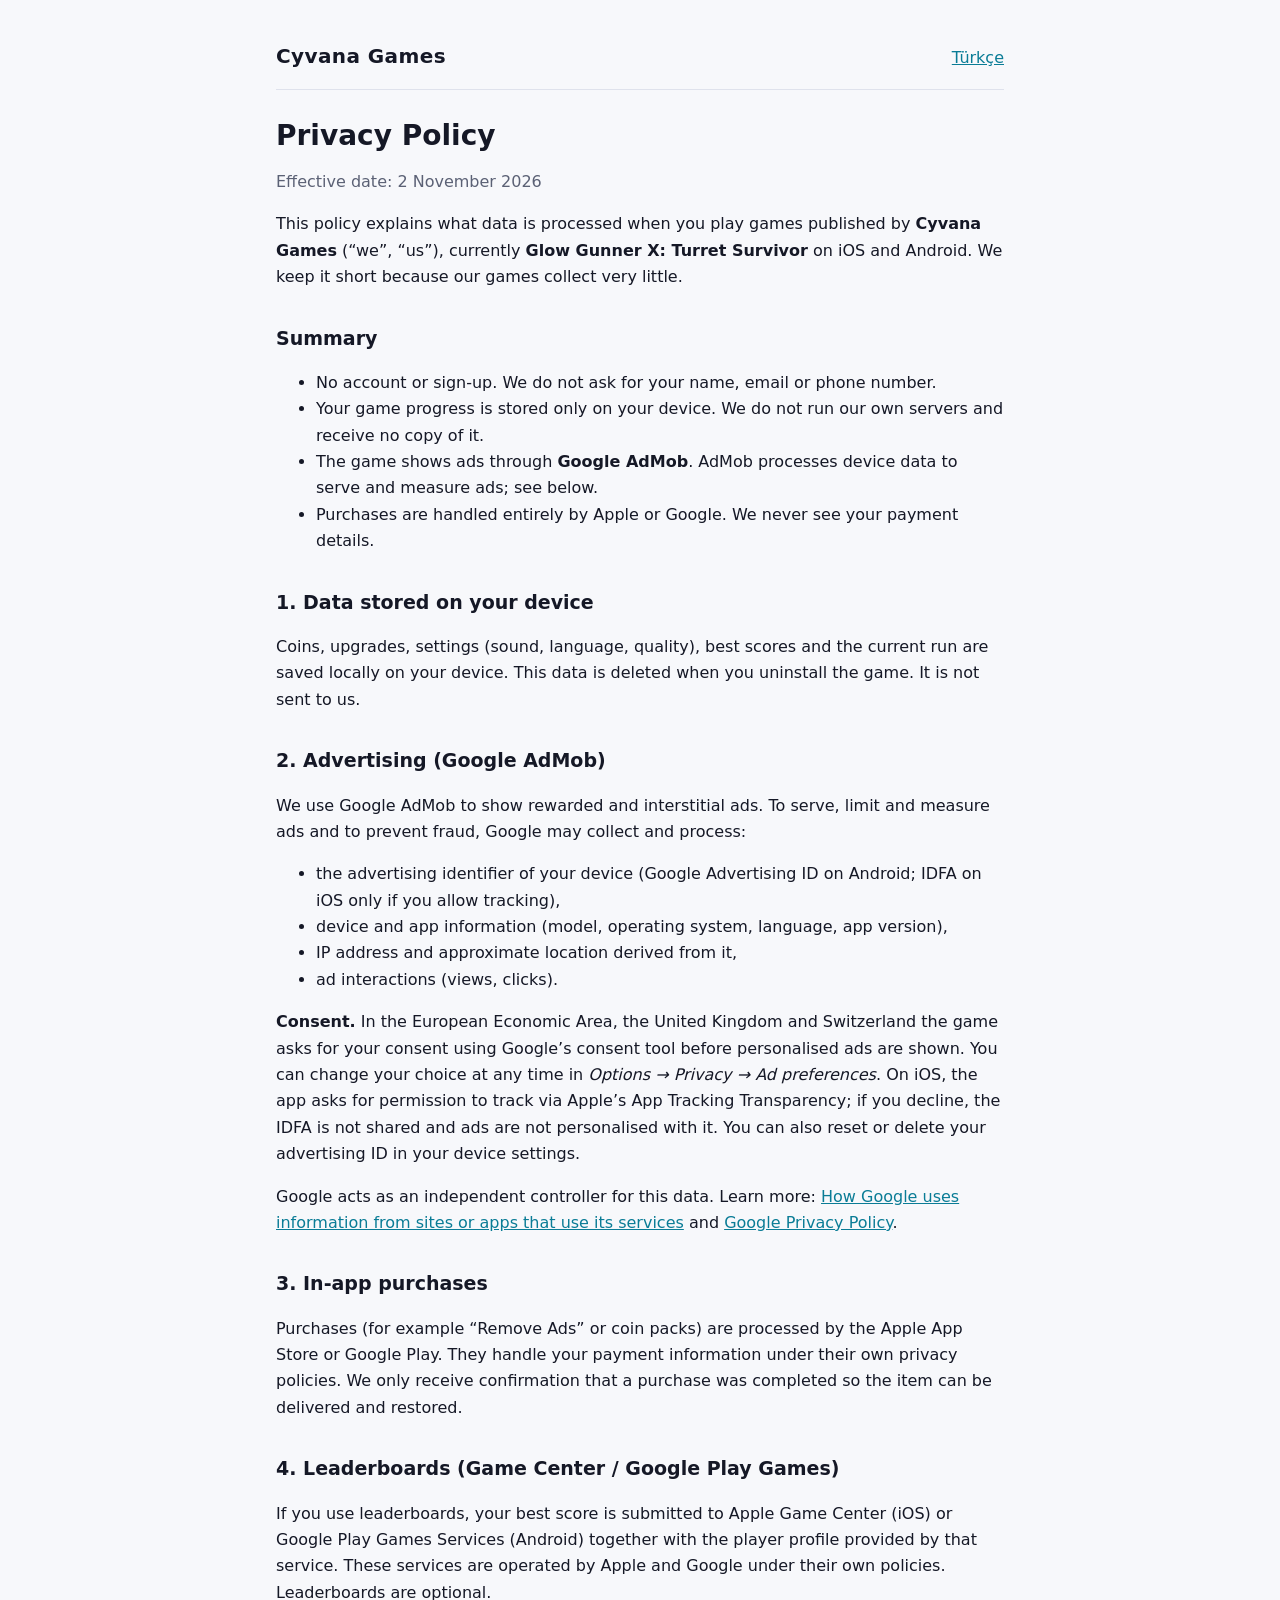
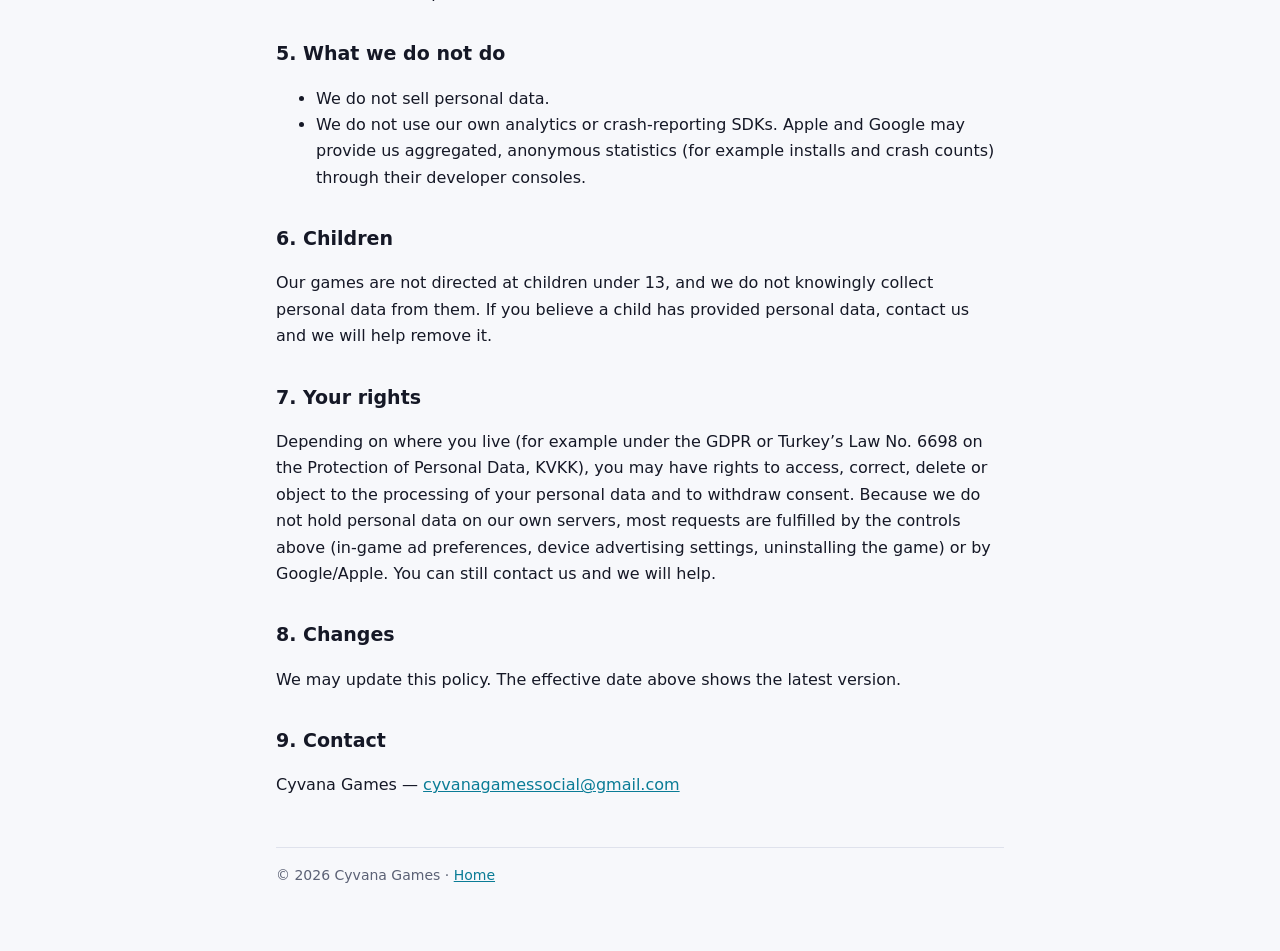
==== privacy/index.html @ fc1c704e "Cyvana Games site: privacy policy (EN/TR), app-ads.txt, home page Co-Authored-By: Claude Opus 5.5 <n" ====
<!doctype html>
<html lang="en">
<head>
<meta charset="utf-8">
<meta name="viewport" content="width=device-width, initial-scale=1">
<title>Privacy Policy — Cyvana Games</title>
<link rel="stylesheet" href="/style.css">
</head>
<body>
<main>
<header><a class="brand" href="/">Cyvana Games</a><a href="/tr/gizlilik/">Türkçe</a></header>

<h1>Privacy Policy</h1>
<p class="muted">Effective date: 2 November 2026</p>

<p>This policy explains what data is processed when you play games published by <strong>Cyvana Games</strong> (“we”, “us”), currently <strong>Glow Gunner X: Turret Survivor</strong> on iOS and Android. We keep it short because our games collect very little.</p>

<h2>Summary</h2>
<ul>
  <li>No account or sign-up. We do not ask for your name, email or phone number.</li>
  <li>Your game progress is stored only on your device. We do not run our own servers and receive no copy of it.</li>
  <li>The game shows ads through <strong>Google AdMob</strong>. AdMob processes device data to serve and measure ads; see below.</li>
  <li>Purchases are handled entirely by Apple or Google. We never see your payment details.</li>
</ul>

<h2>1. Data stored on your device</h2>
<p>Coins, upgrades, settings (sound, language, quality), best scores and the current run are saved locally on your device. This data is deleted when you uninstall the game. It is not sent to us.</p>

<h2>2. Advertising (Google AdMob)</h2>
<p>We use Google AdMob to show rewarded and interstitial ads. To serve, limit and measure ads and to prevent fraud, Google may collect and process:</p>
<ul>
  <li>the advertising identifier of your device (Google Advertising ID on Android; IDFA on iOS only if you allow tracking),</li>
  <li>device and app information (model, operating system, language, app version),</li>
  <li>IP address and approximate location derived from it,</li>
  <li>ad interactions (views, clicks).</li>
</ul>
<p><strong>Consent.</strong> In the European Economic Area, the United Kingdom and Switzerland the game asks for your consent using Google’s consent tool before personalised ads are shown. You can change your choice at any time in <em>Options → Privacy → Ad preferences</em>. On iOS, the app asks for permission to track via Apple’s App Tracking Transparency; if you decline, the IDFA is not shared and ads are not personalised with it. You can also reset or delete your advertising ID in your device settings.</p>
<p>Google acts as an independent controller for this data. Learn more: <a href="https://policies.google.com/technologies/partner-sites">How Google uses information from sites or apps that use its services</a> and <a href="https://policies.google.com/privacy">Google Privacy Policy</a>.</p>

<h2>3. In-app purchases</h2>
<p>Purchases (for example “Remove Ads” or coin packs) are processed by the Apple App Store or Google Play. They handle your payment information under their own privacy policies. We only receive confirmation that a purchase was completed so the item can be delivered and restored.</p>

<h2>4. Leaderboards (Game Center / Google Play Games)</h2>
<p>If you use leaderboards, your best score is submitted to Apple Game Center (iOS) or Google Play Games Services (Android) together with the player profile provided by that service. These services are operated by Apple and Google under their own policies. Leaderboards are optional.</p>

<h2>5. What we do not do</h2>
<ul>
  <li>We do not sell personal data.</li>
  <li>We do not use our own analytics or crash-reporting SDKs. Apple and Google may provide us aggregated, anonymous statistics (for example installs and crash counts) through their developer consoles.</li>
</ul>

<h2>6. Children</h2>
<p>Our games are not directed at children under 13, and we do not knowingly collect personal data from them. If you believe a child has provided personal data, contact us and we will help remove it.</p>

<h2>7. Your rights</h2>
<p>Depending on where you live (for example under the GDPR or Turkey’s Law No. 6698 on the Protection of Personal Data, KVKK), you may have rights to access, correct, delete or object to the processing of your personal data and to withdraw consent. Because we do not hold personal data on our own servers, most requests are fulfilled by the controls above (in-game ad preferences, device advertising settings, uninstalling the game) or by Google/Apple. You can still contact us and we will help.</p>

<h2>8. Changes</h2>
<p>We may update this policy. The effective date above shows the latest version.</p>

<h2>9. Contact</h2>
<p>Cyvana Games — <a href="mailto:cyvanagamessocial@gmail.com">cyvanagamessocial@gmail.com</a></p>

<footer>© 2026 Cyvana Games · <a href="/">Home</a></footer>
</main>
</body>
</html>
---- style.css ----
:root{--bg:#0b0d14;--fg:#e8eaf2;--muted:#9aa0b4;--accent:#3ee6ff;--line:#22263a;--card:#121522}
@media (prefers-color-scheme: light){:root{--bg:#f7f8fb;--fg:#151826;--muted:#5b6175;--accent:#0a7c96;--line:#dfe2ec;--card:#fff}}
*{box-sizing:border-box}body{margin:0;background:var(--bg);color:var(--fg);font:16px/1.65 system-ui,-apple-system,"Segoe UI",Roboto,sans-serif}
main{max-width:760px;margin:0 auto;padding:40px 16px 64px}a{color:var(--accent)}
header{display:flex;justify-content:space-between;align-items:baseline;gap:12px;border-bottom:1px solid var(--line);padding-bottom:16px;margin-bottom:28px}
header .brand{font-weight:700;font-size:20px;letter-spacing:.02em;text-decoration:none;color:var(--fg)}
h1{font-size:28px;line-height:1.25;margin:0 0 6px}h2{font-size:19px;margin:32px 0 8px}
.muted{color:var(--muted)}.games{display:grid;gap:12px;padding:0;list-style:none}
.games li{background:var(--card);border:1px solid var(--line);border-radius:12px;padding:14px 16px}
table{border-collapse:collapse;width:100%;font-size:15px}td,th{border:1px solid var(--line);padding:8px 10px;text-align:left;vertical-align:top}
footer{margin-top:48px;border-top:1px solid var(--line);padding-top:16px;font-size:14px;color:var(--muted)}
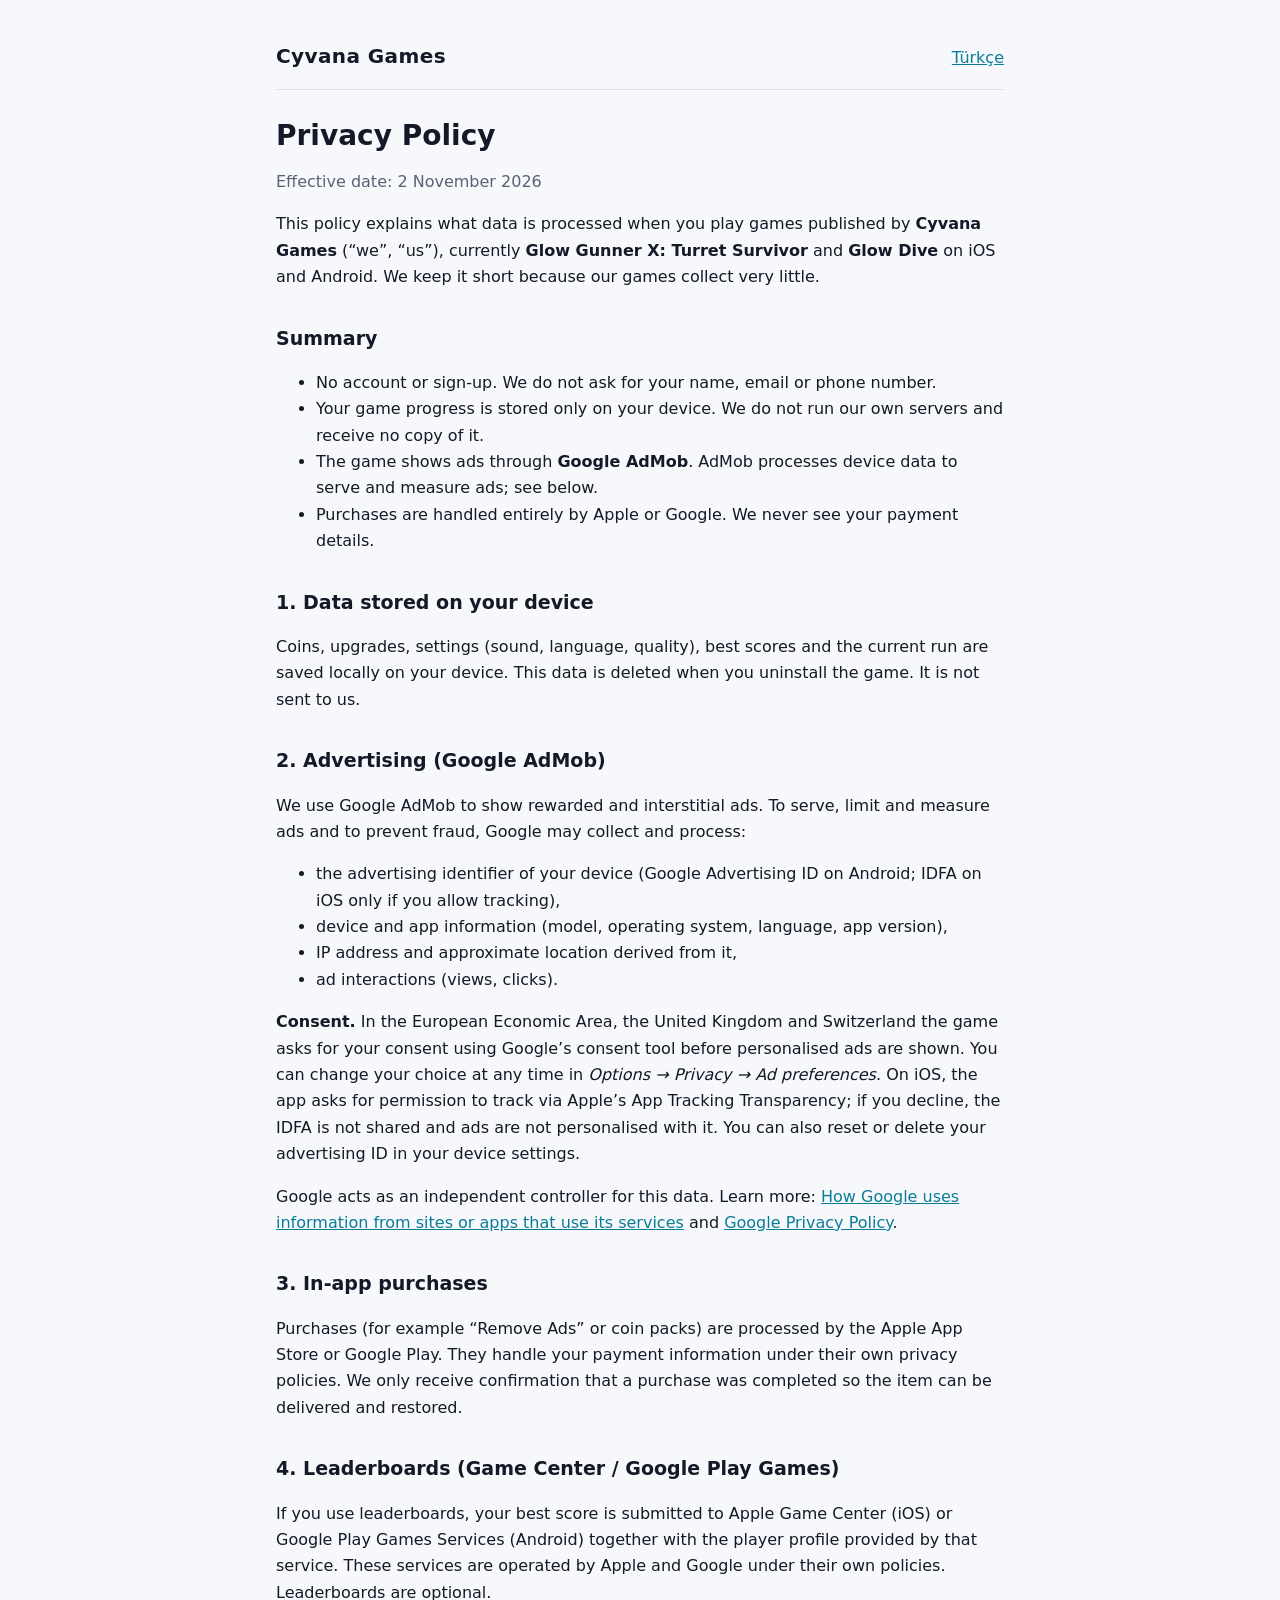
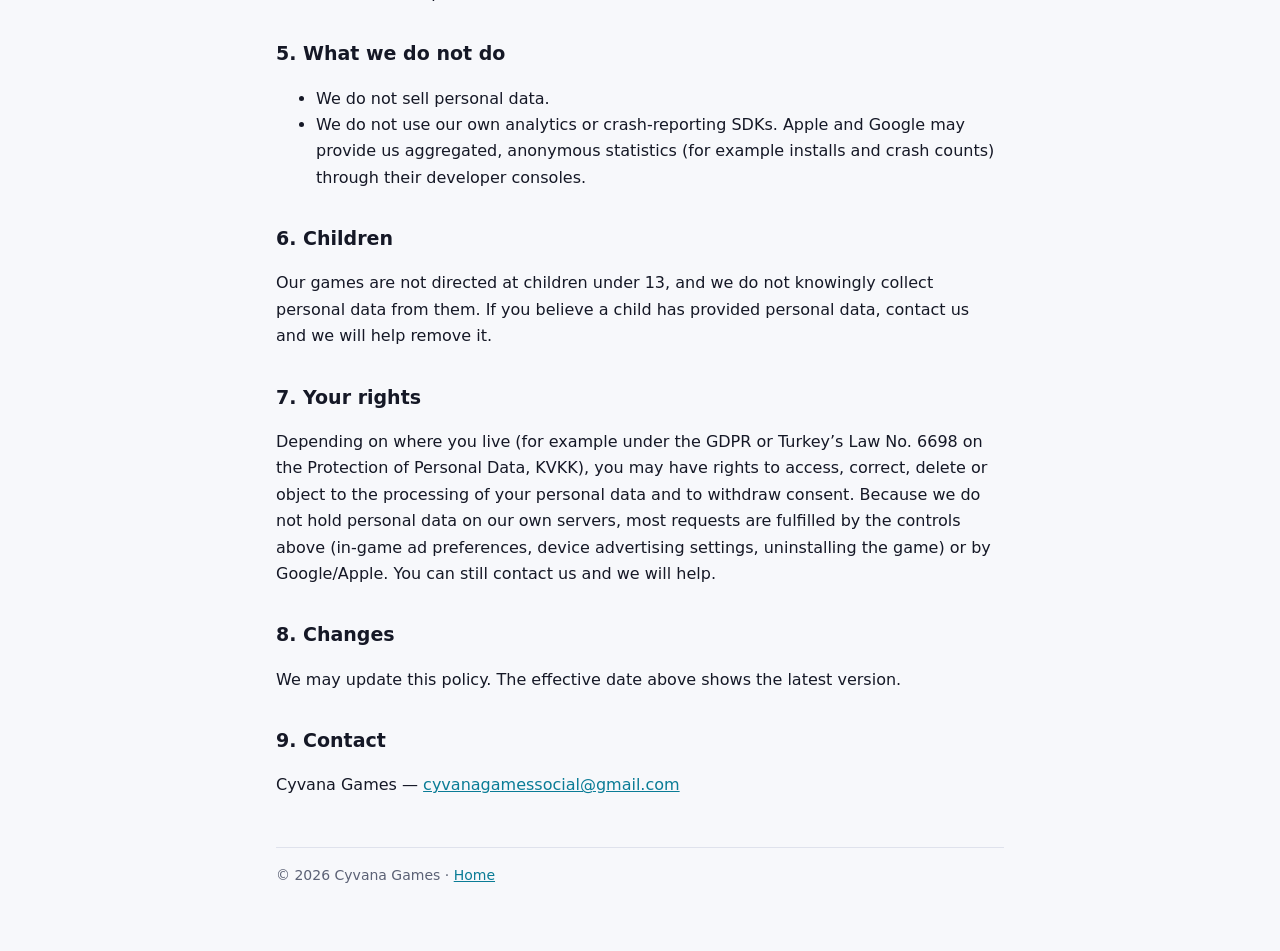
==== commit da88cce9: "Add Glow Dive to the games list and privacy policy Co-Authored-By: Claude Opus 5.5 <noreply@anthropi" ====
--- a/privacy/index.html
+++ b/privacy/index.html
@@ -13,7 +13,7 @@
 <h1>Privacy Policy</h1>
 <p class="muted">Effective date: 2 November 2026</p>
 
-<p>This policy explains what data is processed when you play games published by <strong>Cyvana Games</strong> (“we”, “us”), currently <strong>Glow Gunner X: Turret Survivor</strong> on iOS and Android. We keep it short because our games collect very little.</p>
+<p>This policy explains what data is processed when you play games published by <strong>Cyvana Games</strong> (“we”, “us”), currently <strong>Glow Gunner X: Turret Survivor</strong> and <strong>Glow Dive</strong> on iOS and Android. We keep it short because our games collect very little.</p>
 
 <h2>Summary</h2>
 <ul>
